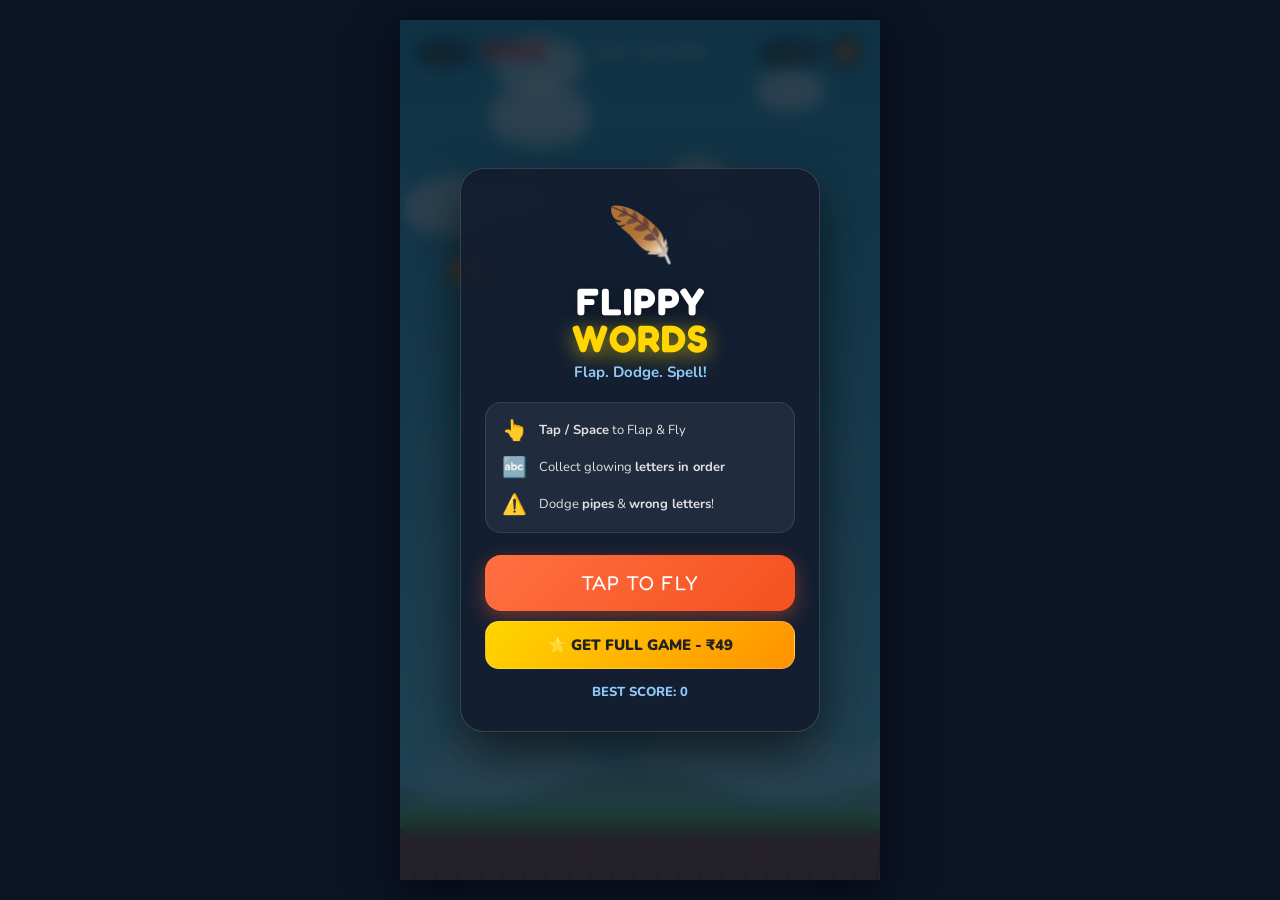
==== index.html @ 37bbd465 "feat: Initial commit of Flippy Words game with infinite levels & anti-crack security" ====
<!DOCTYPE html>
<html lang="en">
<head>
  <meta charset="UTF-8">
  <meta name="viewport" content="width=device-width, initial-scale=1.0, maximum-scale=1.0, user-scalable=no, viewport-fit=cover">
  <title>Flippy Word - Infinite Arcade Word Flight</title>
  <link rel="stylesheet" href="style.css">
  <link rel="preconnect" href="https://fonts.googleapis.com">
  <link rel="preconnect" href="https://fonts.gstatic.com" crossorigin>
  <link href="https://fonts.googleapis.com/css2?family=Fredoka+One&family=Nunito:wght@700;900&display=swap" rel="stylesheet">
</head>
<body>
  <div id="game-wrapper">
    <!-- Top HUD -->
    <header id="hud">
      <div class="hud-left">
        <div class="badge level-badge">
          <span class="badge-label">LVL</span>
          <span id="level-display">1</span>
        </div>
        <div class="lives-container" id="lives-display">
          <span class="heart active">❤️</span>
          <span class="heart active">❤️</span>
          <span class="heart active">❤️</span>
        </div>
        <div id="shield-indicator" class="badge shield-badge hidden">
          <span>🛡️</span>
        </div>
      </div>

      <!-- Target Word Display Area -->
      <div id="word-target-container">
        <div class="target-title">SPELL THIS WORD:</div>
        <div id="word-slots" class="word-slots">
          <!-- Filled dynamically e.g. [B] [I] [R] [D] -->
        </div>
      </div>

      <div class="hud-right">
        <div class="badge score-badge">
          <span class="badge-label">PTS</span>
          <span id="score-display">0</span>
        </div>
        <button id="btn-pause" class="icon-btn" aria-label="Pause">⏸️</button>
      </div>
    </header>

    <!-- Canvas viewport -->
    <canvas id="game-canvas"></canvas>

    <!-- Overlay: Start Screen -->
    <div id="screen-start" class="screen-overlay active">
      <div class="card-modal">
        <div class="logo-box">
          <div class="mascot-float">🪶</div>
          <h1 class="game-title">FLIPPY<br><span class="accent">WORDS</span></h1>
        </div>
        <p class="tagline">Flap. Dodge. Spell!</p>

        <div class="instructions-card">
          <div class="inst-item">
            <span class="inst-icon">👆</span>
            <span><b>Tap / Space</b> to Flap & Fly</span>
          </div>
          <div class="inst-item">
            <span class="inst-icon">🔤</span>
            <span>Collect glowing <b>letters in order</b></span>
          </div>
          <div class="inst-item">
            <span class="inst-icon">⚠️</span>
            <span>Dodge <b>pipes</b> & <b>wrong letters</b>!</span>
          </div>
        </div>

        <button id="btn-play" class="btn-primary pulse">TAP TO FLY</button>
        <button id="btn-open-buy" class="btn-secondary buy-btn" style="margin-top: 10px; background: linear-gradient(135deg, #ffd600, #ff9100); color: #212121; font-weight: 900;">⭐ GET FULL GAME - ₹49</button>
        <div class="high-score-label">BEST SCORE: <span id="start-high-score">0</span></div>
      </div>
    </div>

    <!-- Overlay: Level Complete Screen -->
    <div id="screen-level-complete" class="screen-overlay">
      <div class="card-modal celebrate">
        <div class="confetti-icon">🎉</div>
        <h2>LEVEL COMPLETED!</h2>
        <div class="completed-word-box">
          <span class="sub-label">Word Solved:</span>
          <div id="completed-word" class="highlight-word">BIRD</div>
        </div>
        <div class="level-rewards">
          <div class="reward-item">⭐ +<span id="reward-pts">500</span> Points</div>
          <div class="reward-item">🔥 Streak Bonus: +<span id="streak-pts">100</span></div>
        </div>
        <button id="btn-next-level" class="btn-primary">NEXT LEVEL ➔</button>
      </div>
    </div>

    <!-- Overlay: Game Over Screen -->
    <div id="screen-game-over" class="screen-overlay">
      <div class="card-modal">
        <div class="mascot-dizzy">💥</div>
        <h2 class="game-over-title">CRASHED!</h2>
        
        <div class="stats-grid">
          <div class="stat-box">
            <span class="stat-name">FINAL SCORE</span>
            <span id="final-score" class="stat-val">0</span>
          </div>
          <div class="stat-box">
            <span class="stat-name">HIGH SCORE</span>
            <span id="final-high-score" class="stat-val">0</span>
          </div>
          <div class="stat-box">
            <span class="stat-name">LEVEL REACHED</span>
            <span id="final-level" class="stat-val">1</span>
          </div>
          <div class="stat-box">
            <span class="stat-name">WORDS SPELLED</span>
            <span id="final-words-count" class="stat-val">0</span>
          </div>
        </div>

        <button id="btn-retry" class="btn-primary pulse">TRY AGAIN 🔁</button>
      </div>
    </div>

    <!-- Overlay: Pause Screen -->
    <div id="screen-pause" class="screen-overlay">
      <div class="card-modal">
        <h2>GAME PAUSED</h2>
        <div class="pause-options">
          <button id="btn-sound-toggle" class="btn-secondary">🔊 SOUND: ON</button>
          <button id="btn-resume" class="btn-primary">RESUME ▶</button>
          <button id="btn-restart" class="btn-secondary">RESTART 🔄</button>
        </div>
      </div>
    </div>

    <!-- Overlay: Buy Full Game Modal -->
    <div id="screen-buy" class="screen-overlay">
      <div class="card-modal">
        <div class="confetti-icon">💎</div>
        <h2>GET FULL GAME</h2>
        <p style="color: #90caf9; font-size: 13px; margin: 6px 0 16px 0;">Unlimited Infinite Levels & Zero Ads</p>
        
        <div style="background: rgba(255,255,255,0.06); padding: 14px; border-radius: 14px; margin-bottom: 16px;">
          <div style="font-size: 13px; color: #e0e0e0; margin-bottom: 8px;">Scan & Pay via any UPI App:</div>
          <img id="upi-qr" src="https://api.qrserver.com/v1/create-qr-code/?size=160x160&data=upi://pay?pa=toshitkumar@upi%26pn=Toshit%20Kumar%26am=49%26cu=INR" alt="UPI QR" style="border-radius: 10px; width: 140px; height: 140px; background: #fff; padding: 6px;">
          <div style="font-family: 'Fredoka One', cursive; font-size: 24px; color: #ffd600; margin-top: 6px;">₹49 Only</div>
        </div>

        <a id="btn-upi-direct" href="upi://pay?pa=toshitkumar@upi&pn=Toshit%20Kumar&am=49&cu=INR" class="btn-primary" style="display: block; text-decoration: none; margin-bottom: 10px;">⚡ PAY VIA UPI APP</a>
        <button id="btn-close-buy" class="btn-secondary">CLOSE ✕</button>
      </div>
    </div>
  </div>

  <script src="game.js"></script>
</body>
</html>
---- style.css ----
* {
  margin: 0;
  padding: 0;
  box-sizing: border-box;
  -webkit-touch-callout: none;
  -webkit-user-select: none;
  user-select: none;
}

:root {
  --primary-color: #ff5722;
  --primary-glow: rgba(255, 87, 34, 0.4);
  --accent-color: #ffd600;
  --bg-gradient: linear-gradient(180deg, #4facfe 0%, #00f2fe 100%);
  --slot-bg: rgba(255, 255, 255, 0.25);
  --slot-border: rgba(255, 255, 255, 0.6);
  --slot-filled-bg: #4caf50;
  --slot-current-bg: #ff9800;
  --card-bg: rgba(20, 30, 48, 0.95);
  --card-border: rgba(255, 255, 255, 0.15);
}

body {
  width: 100vw;
  height: 100vh;
  overflow: hidden;
  background-color: #0b1325;
  font-family: 'Nunito', sans-serif;
  display: flex;
  justify-content: center;
  align-items: center;
}

#game-wrapper {
  position: relative;
  width: 100%;
  max-width: 480px;
  height: 100%;
  max-height: 860px;
  background: var(--bg-gradient);
  overflow: hidden;
  box-shadow: 0 10px 40px rgba(0, 0, 0, 0.6);
  display: flex;
  flex-direction: column;
}

/* Canvas fills the play area */
#game-canvas {
  position: absolute;
  top: 0;
  left: 0;
  width: 100%;
  height: 100%;
  z-index: 1;
  display: block;
}

/* Heads Up Display */
#hud {
  position: absolute;
  top: 0;
  left: 0;
  width: 100%;
  padding: 14px 16px;
  z-index: 10;
  display: flex;
  justify-content: space-between;
  align-items: center;
  pointer-events: none;
}

.hud-left, .hud-right {
  display: flex;
  align-items: center;
  gap: 8px;
  pointer-events: auto;
}

.badge {
  background: rgba(0, 0, 0, 0.45);
  backdrop-filter: blur(8px);
  border: 1.5px solid rgba(255, 255, 255, 0.2);
  border-radius: 20px;
  padding: 4px 12px;
  color: #fff;
  font-family: 'Fredoka One', cursive;
  font-size: 14px;
  display: flex;
  align-items: center;
  gap: 5px;
}

.badge-label {
  color: var(--accent-color);
  font-size: 11px;
  letter-spacing: 0.5px;
}

.shield-badge {
  background: rgba(0, 188, 212, 0.5);
  border-color: #00e5ff;
  box-shadow: 0 0 10px rgba(0, 229, 255, 0.6);
  animation: shieldPulse 1.2s infinite alternate;
}

.shield-badge.hidden {
  display: none;
}

@keyframes shieldPulse {
  0% { transform: scale(0.95); box-shadow: 0 0 6px #00e5ff; }
  100% { transform: scale(1.08); box-shadow: 0 0 14px #00e5ff; }
}

.lives-container {
  display: flex;
  gap: 2px;
  font-size: 16px;
  filter: drop-shadow(0 2px 4px rgba(0, 0, 0, 0.4));
}

.heart {
  transition: transform 0.2s ease, opacity 0.2s ease;
}

.heart.lost {
  opacity: 0.25;
  filter: grayscale(1);
  transform: scale(0.8);
}

.icon-btn {
  background: rgba(0, 0, 0, 0.45);
  backdrop-filter: blur(8px);
  border: 1.5px solid rgba(255, 255, 255, 0.2);
  border-radius: 50%;
  width: 36px;
  height: 36px;
  display: flex;
  align-items: center;
  justify-content: center;
  cursor: pointer;
  font-size: 14px;
  color: #fff;
  transition: transform 0.1s ease, background 0.2s ease;
}

.icon-btn:active {
  transform: scale(0.9);
}

/* Word Target Area in HUD Center */
#word-target-container {
  display: flex;
  flex-direction: column;
  align-items: center;
  pointer-events: auto;
}

.target-title {
  font-size: 10px;
  font-weight: 900;
  color: #ffffff;
  letter-spacing: 1px;
  text-shadow: 0 1px 3px rgba(0, 0, 0, 0.6);
  margin-bottom: 3px;
}

.word-slots {
  display: flex;
  gap: 6px;
}

.slot {
  width: 34px;
  height: 38px;
  background: var(--slot-bg);
  backdrop-filter: blur(6px);
  border: 2px solid var(--slot-border);
  border-radius: 8px;
  display: flex;
  align-items: center;
  justify-content: center;
  font-family: 'Fredoka One', cursive;
  font-size: 20px;
  color: #ffffff;
  text-shadow: 0 2px 4px rgba(0, 0, 0, 0.4);
  box-shadow: 0 4px 10px rgba(0, 0, 0, 0.15);
  transition: all 0.25s cubic-bezier(0.175, 0.885, 0.32, 1.275);
}

.slot.filled {
  background: var(--slot-filled-bg);
  border-color: #81c784;
  transform: scale(1.05);
  box-shadow: 0 0 12px rgba(76, 175, 80, 0.8);
}

.slot.current-target {
  background: var(--slot-current-bg);
  border-color: #ffe082;
  animation: slotPulse 1s infinite alternate;
}

@keyframes slotPulse {
  0% { transform: scale(1); box-shadow: 0 0 4px #ff9800; }
  100% { transform: scale(1.1); box-shadow: 0 0 14px #ffd600; }
}

/* Overlay Screen Styles */
.screen-overlay {
  position: absolute;
  top: 0;
  left: 0;
  width: 100%;
  height: 100%;
  z-index: 50;
  background: rgba(10, 18, 32, 0.75);
  backdrop-filter: blur(8px);
  display: flex;
  justify-content: center;
  align-items: center;
  opacity: 0;
  pointer-events: none;
  transition: opacity 0.3s ease;
  padding: 20px;
}

.screen-overlay.active {
  opacity: 1;
  pointer-events: auto;
}

.card-modal {
  width: 100%;
  max-width: 360px;
  background: var(--card-bg);
  border: 1px solid var(--card-border);
  border-radius: 24px;
  padding: 30px 24px;
  text-align: center;
  color: #fff;
  box-shadow: 0 20px 50px rgba(0, 0, 0, 0.6);
  transform: translateY(20px);
  transition: transform 0.3s cubic-bezier(0.175, 0.885, 0.32, 1.275);
}

.screen-overlay.active .card-modal {
  transform: translateY(0);
}

.mascot-float, .mascot-dizzy, .confetti-icon {
  font-size: 54px;
  margin-bottom: 10px;
  display: inline-block;
}

.mascot-float {
  animation: floatAnim 2s infinite ease-in-out;
}

@keyframes floatAnim {
  0%, 100% { transform: translateY(0) rotate(0deg); }
  50% { transform: translateY(-10px) rotate(8deg); }
}

.game-title {
  font-family: 'Fredoka One', cursive;
  font-size: 38px;
  line-height: 0.95;
  letter-spacing: 1px;
  color: #fff;
  text-shadow: 0 4px 15px rgba(0, 0, 0, 0.4);
}

.game-title .accent {
  color: var(--accent-color);
  text-shadow: 0 4px 20px rgba(255, 214, 0, 0.6);
}

.tagline {
  color: #90caf9;
  font-size: 15px;
  font-weight: 700;
  margin-top: 6px;
  margin-bottom: 20px;
}

.instructions-card {
  background: rgba(255, 255, 255, 0.06);
  border: 1px solid rgba(255, 255, 255, 0.1);
  border-radius: 16px;
  padding: 14px 16px;
  margin-bottom: 22px;
  display: flex;
  flex-direction: column;
  gap: 10px;
  text-align: left;
}

.inst-item {
  display: flex;
  align-items: center;
  gap: 12px;
  font-size: 13px;
  color: #e0e0e0;
}

.inst-icon {
  font-size: 20px;
}

/* Primary Button */
.btn-primary {
  width: 100%;
  padding: 16px 20px;
  background: linear-gradient(135deg, #ff7043 0%, #f4511e 100%);
  border: none;
  border-radius: 16px;
  color: #fff;
  font-family: 'Fredoka One', cursive;
  font-size: 20px;
  letter-spacing: 1px;
  cursor: pointer;
  box-shadow: 0 6px 20px var(--primary-glow);
  transition: transform 0.15s ease, box-shadow 0.15s ease;
}

.btn-primary:active {
  transform: scale(0.96);
  box-shadow: 0 2px 10px var(--primary-glow);
}

.btn-primary.pulse {
  animation: btnPulse 1.8s infinite;
}

@keyframes btnPulse {
  0%, 100% { transform: scale(1); }
  50% { transform: scale(1.04); }
}

.btn-secondary {
  width: 100%;
  padding: 13px 18px;
  background: rgba(255, 255, 255, 0.1);
  border: 1px solid rgba(255, 255, 255, 0.2);
  border-radius: 14px;
  color: #fff;
  font-family: 'Nunito', sans-serif;
  font-weight: 800;
  font-size: 15px;
  cursor: pointer;
  transition: background 0.2s ease;
}

.btn-secondary:hover {
  background: rgba(255, 255, 255, 0.18);
}

.high-score-label {
  margin-top: 14px;
  font-size: 13px;
  color: #90caf9;
  font-weight: 800;
}

/* Level complete styling */
.highlight-word {
  font-family: 'Fredoka One', cursive;
  font-size: 34px;
  color: var(--accent-color);
  letter-spacing: 4px;
  margin: 8px 0;
  text-shadow: 0 0 20px rgba(255, 214, 0, 0.7);
}

.level-rewards {
  background: rgba(255, 255, 255, 0.05);
  border-radius: 12px;
  padding: 12px;
  margin-bottom: 20px;
  display: flex;
  justify-content: space-around;
  font-weight: 800;
  font-size: 14px;
}

/* Stats grid */
.stats-grid {
  display: grid;
  grid-template-columns: 1fr 1fr;
  gap: 12px;
  margin: 18px 0 22px 0;
}

.stat-box {
  background: rgba(255, 255, 255, 0.05);
  border-radius: 12px;
  padding: 10px 8px;
  border: 1px solid rgba(255, 255, 255, 0.08);
}

.stat-name {
  display: block;
  font-size: 10px;
  font-weight: 900;
  color: #90caf9;
  letter-spacing: 0.5px;
  margin-bottom: 4px;
}

.stat-val {
  font-family: 'Fredoka One', cursive;
  font-size: 22px;
  color: #ffffff;
}

.pause-options {
  display: flex;
  flex-direction: column;
  gap: 12px;
  margin-top: 20px;
}
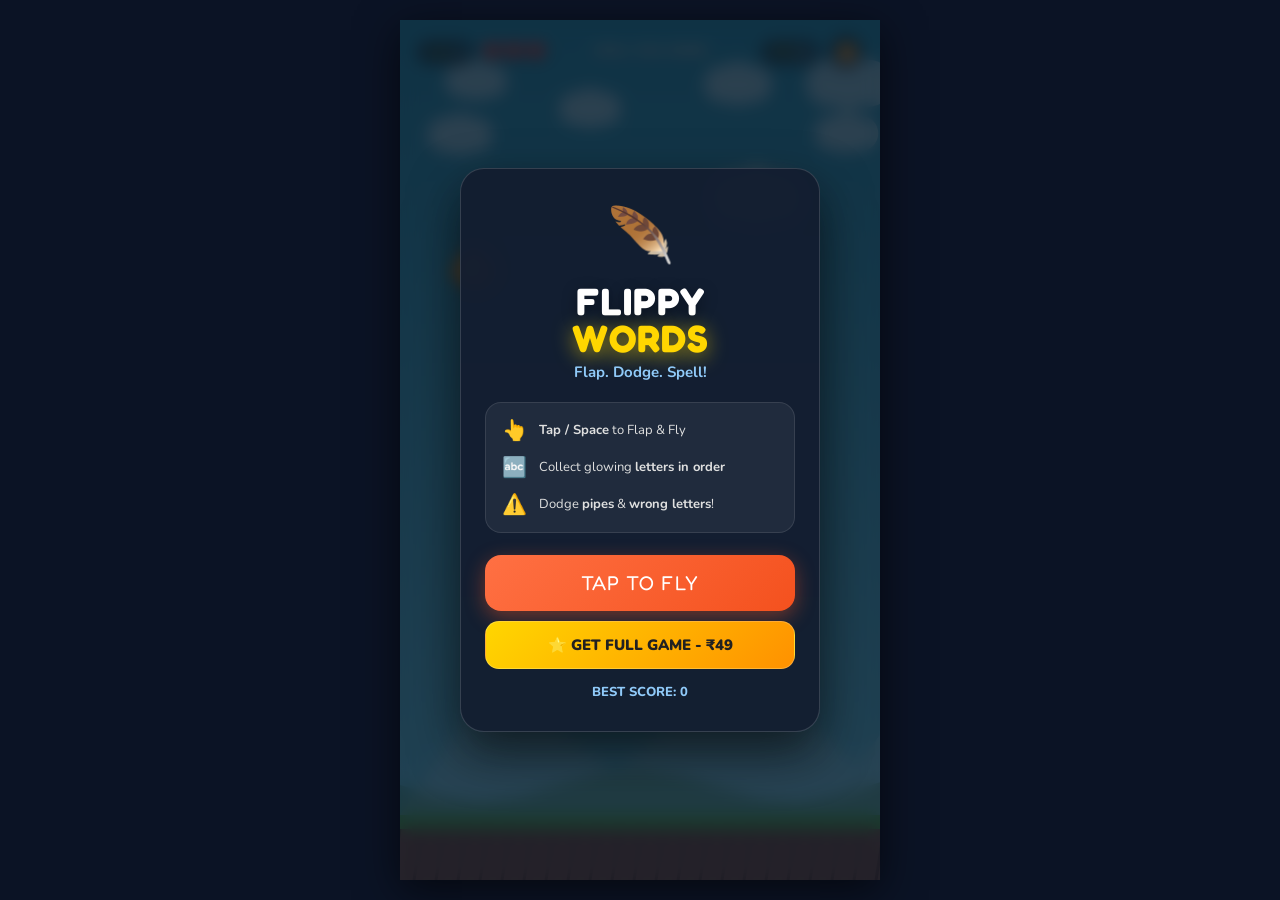
==== commit b8a17c99: "feat: Configure official UPI ID Kumartoshit82-3@oksbi and dynamic QR code" ====
--- a/index.html
+++ b/index.html
@@ -144,12 +144,13 @@
         <p style="color: #90caf9; font-size: 13px; margin: 6px 0 16px 0;">Unlimited Infinite Levels & Zero Ads</p>
         
         <div style="background: rgba(255,255,255,0.06); padding: 14px; border-radius: 14px; margin-bottom: 16px;">
-          <div style="font-size: 13px; color: #e0e0e0; margin-bottom: 8px;">Scan & Pay via any UPI App:</div>
-          <img id="upi-qr" src="https://api.qrserver.com/v1/create-qr-code/?size=160x160&data=upi://pay?pa=toshitkumar@upi%26pn=Toshit%20Kumar%26am=49%26cu=INR" alt="UPI QR" style="border-radius: 10px; width: 140px; height: 140px; background: #fff; padding: 6px;">
-          <div style="font-family: 'Fredoka One', cursive; font-size: 24px; color: #ffd600; margin-top: 6px;">₹49 Only</div>
+          <div style="font-size: 13px; color: #e0e0e0; margin-bottom: 8px;">Scan & Pay via GPay / PhonePe / Paytm:</div>
+          <img id="upi-qr" src="https://api.qrserver.com/v1/create-qr-code/?size=180x180&data=upi%3A%2F%2Fpay%3Fpa%3DKumartoshit82-3%40oksbi%26pn%3DToshit%2520Kumar%26am%3D49%26cu%3DINR" alt="UPI QR" style="border-radius: 10px; width: 145px; height: 145px; background: #fff; padding: 6px; box-shadow: 0 4px 15px rgba(0,0,0,0.4);">
+          <div style="font-family: 'Fredoka One', cursive; font-size: 24px; color: #ffd600; margin-top: 8px;">₹49 Only</div>
+          <div style="font-size: 11px; color: #90caf9; margin-top: 4px; word-break: break-all;">UPI: <b>Kumartoshit82-3@oksbi</b></div>
         </div>
 
-        <a id="btn-upi-direct" href="upi://pay?pa=toshitkumar@upi&pn=Toshit%20Kumar&am=49&cu=INR" class="btn-primary" style="display: block; text-decoration: none; margin-bottom: 10px;">⚡ PAY VIA UPI APP</a>
+        <a id="btn-upi-direct" href="upi://pay?pa=Kumartoshit82-3@oksbi&pn=Toshit%20Kumar&am=49&cu=INR" class="btn-primary" style="display: block; text-decoration: none; margin-bottom: 10px;">⚡ PAY VIA UPI APP</a>
         <button id="btn-close-buy" class="btn-secondary">CLOSE ✕</button>
       </div>
     </div>
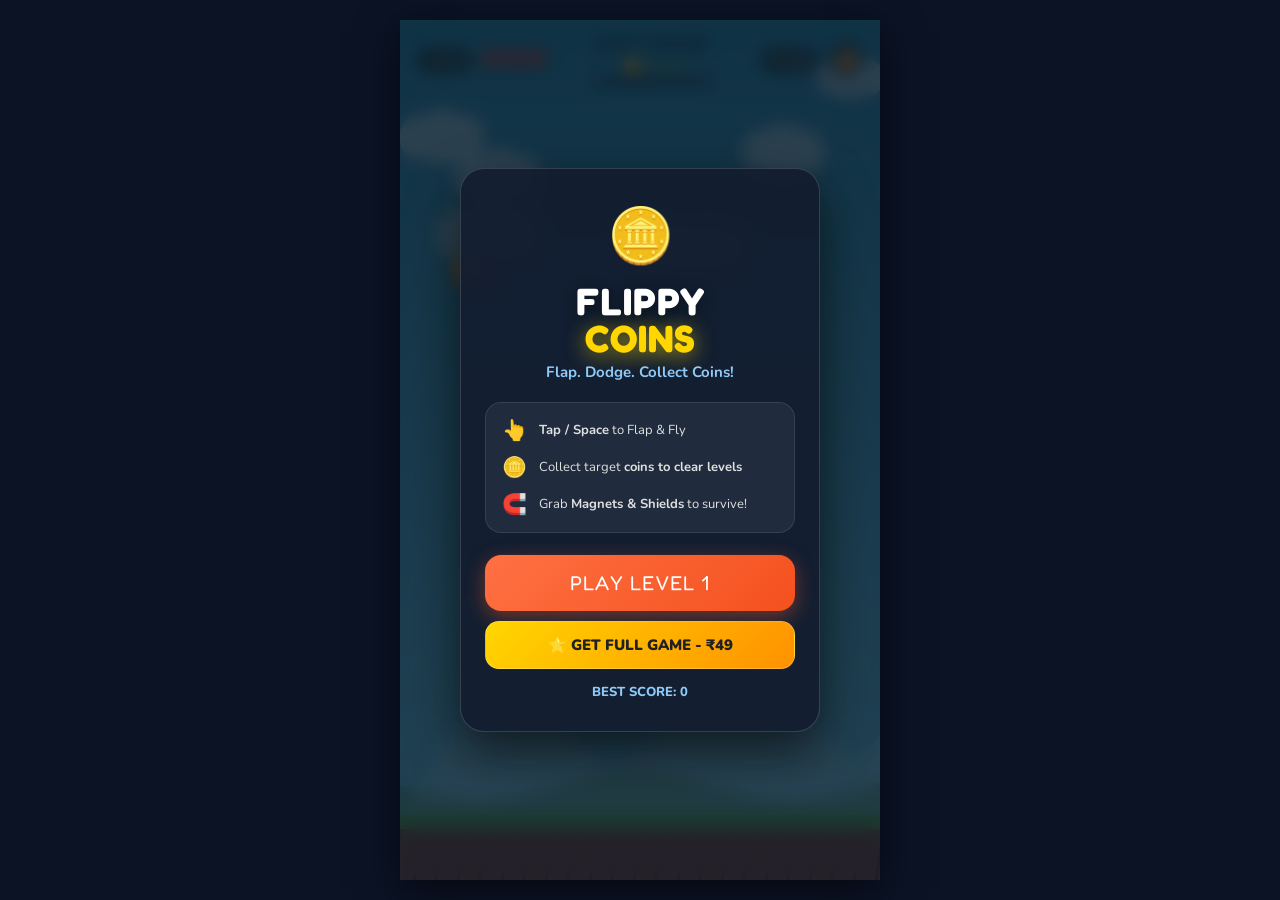
==== commit 190617f9: "feat: Transform into pure Level-Based Coin Collector with 3D coins, magnets, and gems" ====
--- a/index.html
+++ b/index.html
@@ -3,7 +3,7 @@
 <head>
   <meta charset="UTF-8">
   <meta name="viewport" content="width=device-width, initial-scale=1.0, maximum-scale=1.0, user-scalable=no, viewport-fit=cover">
-  <title>Flippy Word - Infinite Arcade Word Flight</title>
+  <title>Flippy Coins - Infinite Arcade Coin Quest</title>
   <link rel="stylesheet" href="style.css">
   <link rel="preconnect" href="https://fonts.googleapis.com">
   <link rel="preconnect" href="https://fonts.gstatic.com" crossorigin>
@@ -23,16 +23,22 @@
           <span class="heart active">❤️</span>
           <span class="heart active">❤️</span>
         </div>
-        <div id="shield-indicator" class="badge shield-badge hidden">
+        <div id="shield-indicator" class="badge shield-badge hidden" title="Shield Active">
           <span>🛡️</span>
+        </div>
+        <div id="magnet-indicator" class="badge magnet-badge hidden" title="Magnet Active">
+          <span>🧲</span>
         </div>
       </div>
 
-      <!-- Target Word Display Area -->
-      <div id="word-target-container">
-        <div class="target-title">SPELL THIS WORD:</div>
-        <div id="word-slots" class="word-slots">
-          <!-- Filled dynamically e.g. [B] [I] [R] [D] -->
+      <!-- Target Coin Collector Display Area -->
+      <div id="coin-target-container">
+        <div class="target-title">LEVEL TARGET:</div>
+        <div class="coin-progress-wrapper">
+          <div class="coin-counter">🪙 <span id="coin-current">0</span> / <span id="coin-goal">5</span></div>
+          <div class="coin-bar-bg">
+            <div id="coin-bar-fill" class="coin-bar-fill"></div>
+          </div>
         </div>
       </div>
 
@@ -52,10 +58,10 @@
     <div id="screen-start" class="screen-overlay active">
       <div class="card-modal">
         <div class="logo-box">
-          <div class="mascot-float">🪶</div>
-          <h1 class="game-title">FLIPPY<br><span class="accent">WORDS</span></h1>
+          <div class="mascot-float">🪙</div>
+          <h1 class="game-title">FLIPPY<br><span class="accent">COINS</span></h1>
         </div>
-        <p class="tagline">Flap. Dodge. Spell!</p>
+        <p class="tagline">Flap. Dodge. Collect Coins!</p>
 
         <div class="instructions-card">
           <div class="inst-item">
@@ -63,16 +69,16 @@
             <span><b>Tap / Space</b> to Flap & Fly</span>
           </div>
           <div class="inst-item">
-            <span class="inst-icon">🔤</span>
-            <span>Collect glowing <b>letters in order</b></span>
+            <span class="inst-icon">🪙</span>
+            <span>Collect target <b>coins to clear levels</b></span>
           </div>
           <div class="inst-item">
-            <span class="inst-icon">⚠️</span>
-            <span>Dodge <b>pipes</b> & <b>wrong letters</b>!</span>
+            <span class="inst-icon">🧲</span>
+            <span>Grab <b>Magnets & Shields</b> to survive!</span>
           </div>
         </div>
 
-        <button id="btn-play" class="btn-primary pulse">TAP TO FLY</button>
+        <button id="btn-play" class="btn-primary pulse">PLAY LEVEL 1</button>
         <button id="btn-open-buy" class="btn-secondary buy-btn" style="margin-top: 10px; background: linear-gradient(135deg, #ffd600, #ff9100); color: #212121; font-weight: 900;">⭐ GET FULL GAME - ₹49</button>
         <div class="high-score-label">BEST SCORE: <span id="start-high-score">0</span></div>
       </div>
@@ -81,15 +87,16 @@
     <!-- Overlay: Level Complete Screen -->
     <div id="screen-level-complete" class="screen-overlay">
       <div class="card-modal celebrate">
-        <div class="confetti-icon">🎉</div>
+        <div class="confetti-icon">🏆</div>
         <h2>LEVEL COMPLETED!</h2>
+        <div class="stars-rating" id="stars-display" style="font-size: 32px; margin: 8px 0; letter-spacing: 4px;">⭐⭐⭐</div>
         <div class="completed-word-box">
-          <span class="sub-label">Word Solved:</span>
-          <div id="completed-word" class="highlight-word">BIRD</div>
+          <span class="sub-label">Coins Collected:</span>
+          <div id="completed-coins" class="highlight-word">🪙 5 / 5</div>
         </div>
         <div class="level-rewards">
-          <div class="reward-item">⭐ +<span id="reward-pts">500</span> Points</div>
-          <div class="reward-item">🔥 Streak Bonus: +<span id="streak-pts">100</span></div>
+          <div class="reward-item">⭐ +<span id="reward-pts">500</span> Pts</div>
+          <div class="reward-item">💰 Bank: <span id="total-coins-bank">5</span></div>
         </div>
         <button id="btn-next-level" class="btn-primary">NEXT LEVEL ➔</button>
       </div>
@@ -115,8 +122,8 @@
             <span id="final-level" class="stat-val">1</span>
           </div>
           <div class="stat-box">
-            <span class="stat-name">WORDS SPELLED</span>
-            <span id="final-words-count" class="stat-val">0</span>
+            <span class="stat-name">COINS COLLECTED</span>
+            <span id="final-coins-count" class="stat-val">0</span>
           </div>
         </div>
 
--- a/style.css
+++ b/style.css
@@ -149,62 +149,64 @@
   transform: scale(0.9);
 }
 
-/* Word Target Area in HUD Center */
-#word-target-container {
+/* Coin Target Area in HUD Center */
+#coin-target-container {
   display: flex;
   flex-direction: column;
   align-items: center;
   pointer-events: auto;
-}
-
-.target-title {
-  font-size: 10px;
-  font-weight: 900;
-  color: #ffffff;
-  letter-spacing: 1px;
-  text-shadow: 0 1px 3px rgba(0, 0, 0, 0.6);
-  margin-bottom: 3px;
-}
-
-.word-slots {
-  display: flex;
-  gap: 6px;
-}
-
-.slot {
-  width: 34px;
-  height: 38px;
-  background: var(--slot-bg);
-  backdrop-filter: blur(6px);
-  border: 2px solid var(--slot-border);
-  border-radius: 8px;
-  display: flex;
-  align-items: center;
-  justify-content: center;
-  font-family: 'Fredoka One', cursive;
-  font-size: 20px;
-  color: #ffffff;
-  text-shadow: 0 2px 4px rgba(0, 0, 0, 0.4);
-  box-shadow: 0 4px 10px rgba(0, 0, 0, 0.15);
-  transition: all 0.25s cubic-bezier(0.175, 0.885, 0.32, 1.275);
-}
-
-.slot.filled {
-  background: var(--slot-filled-bg);
-  border-color: #81c784;
-  transform: scale(1.05);
-  box-shadow: 0 0 12px rgba(76, 175, 80, 0.8);
-}
-
-.slot.current-target {
-  background: var(--slot-current-bg);
-  border-color: #ffe082;
-  animation: slotPulse 1s infinite alternate;
-}
-
-@keyframes slotPulse {
-  0% { transform: scale(1); box-shadow: 0 0 4px #ff9800; }
-  100% { transform: scale(1.1); box-shadow: 0 0 14px #ffd600; }
+  min-width: 140px;
+}
+
+.coin-progress-wrapper {
+  display: flex;
+  flex-direction: column;
+  align-items: center;
+  gap: 3px;
+  width: 100%;
+}
+
+.coin-counter {
+  font-family: 'Fredoka One', cursive;
+  font-size: 15px;
+  color: #ffd600;
+  text-shadow: 0 2px 5px rgba(0,0,0,0.6);
+  letter-spacing: 0.5px;
+}
+
+.coin-bar-bg {
+  width: 120px;
+  height: 8px;
+  background: rgba(0, 0, 0, 0.45);
+  border-radius: 10px;
+  border: 1px solid rgba(255, 255, 255, 0.25);
+  overflow: hidden;
+  box-shadow: inset 0 1px 3px rgba(0,0,0,0.5);
+}
+
+.coin-bar-fill {
+  width: 0%;
+  height: 100%;
+  background: linear-gradient(90deg, #ffd600, #ff9100);
+  border-radius: 10px;
+  box-shadow: 0 0 8px rgba(255, 214, 0, 0.8);
+  transition: width 0.3s cubic-bezier(0.175, 0.885, 0.32, 1.275);
+}
+
+.magnet-badge {
+  background: rgba(233, 30, 99, 0.5);
+  border-color: #ff4081;
+  box-shadow: 0 0 10px rgba(255, 64, 129, 0.6);
+  animation: magnetPulse 1.2s infinite alternate;
+}
+
+.magnet-badge.hidden {
+  display: none;
+}
+
+@keyframes magnetPulse {
+  0% { transform: scale(0.95); }
+  100% { transform: scale(1.08); }
 }
 
 /* Overlay Screen Styles */
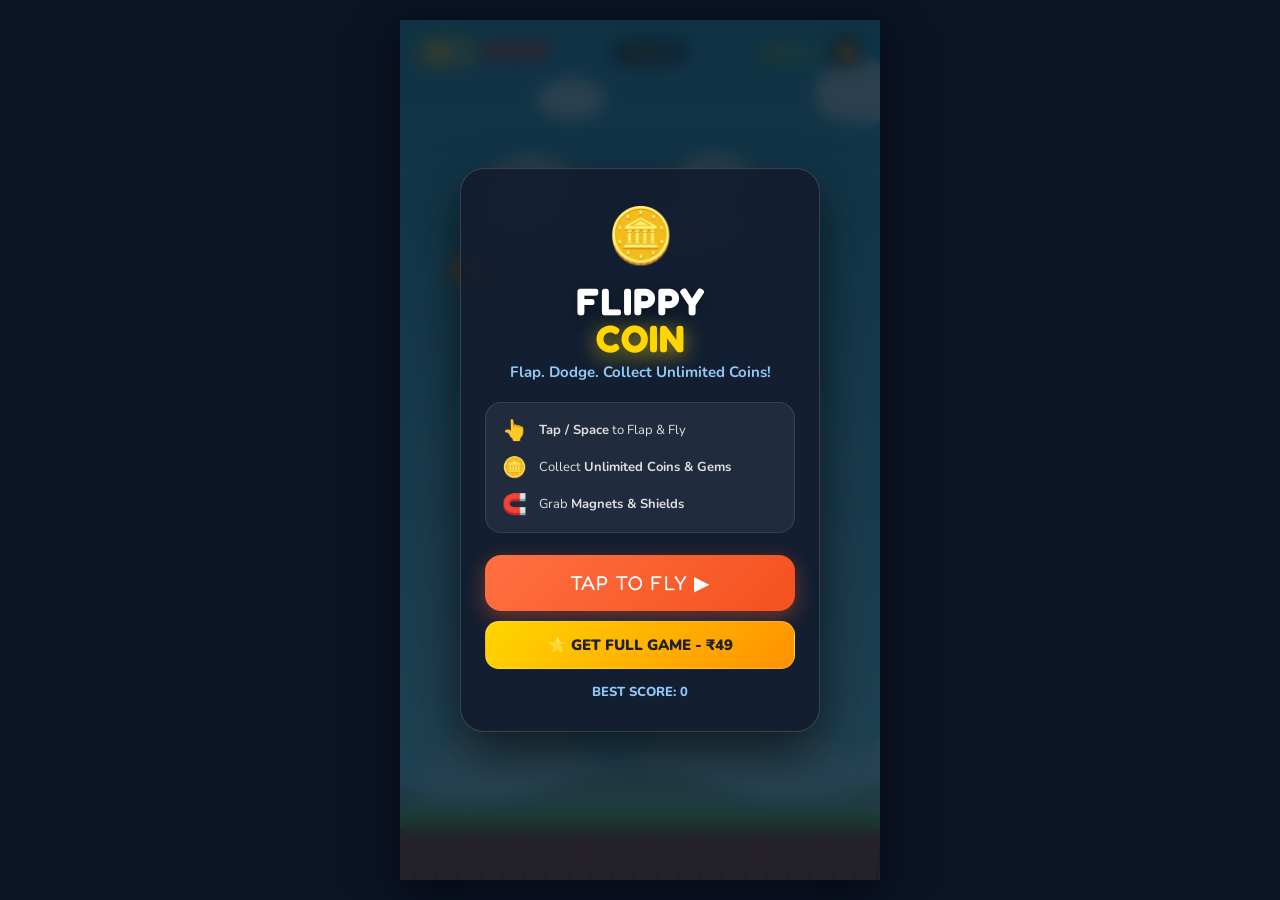
==== commit 34d581f0: "feat: Unlimited coin collector with 12-digit UPI UTR payment validation" ====
--- a/index.html
+++ b/index.html
@@ -14,9 +14,9 @@
     <!-- Top HUD -->
     <header id="hud">
       <div class="hud-left">
-        <div class="badge level-badge">
-          <span class="badge-label">LVL</span>
-          <span id="level-display">1</span>
+        <div class="badge coin-badge">
+          <span class="badge-icon">🪙</span>
+          <span id="coin-current">0</span>
         </div>
         <div class="lives-container" id="lives-display">
           <span class="heart active">❤️</span>
@@ -31,21 +31,17 @@
         </div>
       </div>
 
-      <!-- Target Coin Collector Display Area -->
-      <div id="coin-target-container">
-        <div class="target-title">LEVEL TARGET:</div>
-        <div class="coin-progress-wrapper">
-          <div class="coin-counter">🪙 <span id="coin-current">0</span> / <span id="coin-goal">5</span></div>
-          <div class="coin-bar-bg">
-            <div id="coin-bar-fill" class="coin-bar-fill"></div>
-          </div>
+      <div class="hud-center">
+        <div class="badge score-badge">
+          <span class="badge-label">SCORE</span>
+          <span id="score-display">0</span>
         </div>
       </div>
 
       <div class="hud-right">
-        <div class="badge score-badge">
-          <span class="badge-label">PTS</span>
-          <span id="score-display">0</span>
+        <div class="badge best-badge">
+          <span class="badge-label">BEST</span>
+          <span id="hud-high-score">0</span>
         </div>
         <button id="btn-pause" class="icon-btn" aria-label="Pause">⏸️</button>
       </div>
@@ -59,9 +55,9 @@
       <div class="card-modal">
         <div class="logo-box">
           <div class="mascot-float">🪙</div>
-          <h1 class="game-title">FLIPPY<br><span class="accent">COINS</span></h1>
+          <h1 class="game-title">FLIPPY<br><span class="accent">COIN</span></h1>
         </div>
-        <p class="tagline">Flap. Dodge. Collect Coins!</p>
+        <p class="tagline">Flap. Dodge. Collect Unlimited Coins!</p>
 
         <div class="instructions-card">
           <div class="inst-item">
@@ -70,35 +66,17 @@
           </div>
           <div class="inst-item">
             <span class="inst-icon">🪙</span>
-            <span>Collect target <b>coins to clear levels</b></span>
+            <span>Collect <b>Unlimited Coins & Gems</b></span>
           </div>
           <div class="inst-item">
             <span class="inst-icon">🧲</span>
-            <span>Grab <b>Magnets & Shields</b> to survive!</span>
+            <span>Grab <b>Magnets & Shields</b></span>
           </div>
         </div>
 
-        <button id="btn-play" class="btn-primary pulse">PLAY LEVEL 1</button>
+        <button id="btn-play" class="btn-primary pulse">TAP TO FLY ▶</button>
         <button id="btn-open-buy" class="btn-secondary buy-btn" style="margin-top: 10px; background: linear-gradient(135deg, #ffd600, #ff9100); color: #212121; font-weight: 900;">⭐ GET FULL GAME - ₹49</button>
         <div class="high-score-label">BEST SCORE: <span id="start-high-score">0</span></div>
-      </div>
-    </div>
-
-    <!-- Overlay: Level Complete Screen -->
-    <div id="screen-level-complete" class="screen-overlay">
-      <div class="card-modal celebrate">
-        <div class="confetti-icon">🏆</div>
-        <h2>LEVEL COMPLETED!</h2>
-        <div class="stars-rating" id="stars-display" style="font-size: 32px; margin: 8px 0; letter-spacing: 4px;">⭐⭐⭐</div>
-        <div class="completed-word-box">
-          <span class="sub-label">Coins Collected:</span>
-          <div id="completed-coins" class="highlight-word">🪙 5 / 5</div>
-        </div>
-        <div class="level-rewards">
-          <div class="reward-item">⭐ +<span id="reward-pts">500</span> Pts</div>
-          <div class="reward-item">💰 Bank: <span id="total-coins-bank">5</span></div>
-        </div>
-        <button id="btn-next-level" class="btn-primary">NEXT LEVEL ➔</button>
       </div>
     </div>
 
@@ -118,12 +96,12 @@
             <span id="final-high-score" class="stat-val">0</span>
           </div>
           <div class="stat-box">
-            <span class="stat-name">LEVEL REACHED</span>
-            <span id="final-level" class="stat-val">1</span>
+            <span class="stat-name">COINS IN RUN</span>
+            <span id="final-coins-count" class="stat-val">0</span>
           </div>
           <div class="stat-box">
-            <span class="stat-name">COINS COLLECTED</span>
-            <span id="final-coins-count" class="stat-val">0</span>
+            <span class="stat-name">TOTAL COINS</span>
+            <span id="final-total-coins" class="stat-val">0</span>
           </div>
         </div>
 
@@ -148,17 +126,28 @@
       <div class="card-modal">
         <div class="confetti-icon">💎</div>
         <h2>GET FULL GAME</h2>
-        <p style="color: #90caf9; font-size: 13px; margin: 6px 0 16px 0;">Unlimited Infinite Levels & Zero Ads</p>
+        <p style="color: #90caf9; font-size: 13px; margin: 4px 0 12px 0;">Unlimited Coins, VIP Golden Glow & Zero Ads</p>
         
-        <div style="background: rgba(255,255,255,0.06); padding: 14px; border-radius: 14px; margin-bottom: 16px;">
-          <div style="font-size: 13px; color: #e0e0e0; margin-bottom: 8px;">Scan & Pay via GPay / PhonePe / Paytm:</div>
-          <img id="upi-qr" src="https://api.qrserver.com/v1/create-qr-code/?size=180x180&data=upi%3A%2F%2Fpay%3Fpa%3DKumartoshit82-3%40oksbi%26pn%3DToshit%2520Kumar%26am%3D49%26cu%3DINR" alt="UPI QR" style="border-radius: 10px; width: 145px; height: 145px; background: #fff; padding: 6px; box-shadow: 0 4px 15px rgba(0,0,0,0.4);">
-          <div style="font-family: 'Fredoka One', cursive; font-size: 24px; color: #ffd600; margin-top: 8px;">₹49 Only</div>
-          <div style="font-size: 11px; color: #90caf9; margin-top: 4px; word-break: break-all;">UPI: <b>Kumartoshit82-3@oksbi</b></div>
+        <div style="background: rgba(255,255,255,0.06); padding: 12px; border-radius: 14px; margin-bottom: 12px;">
+          <div style="font-size: 12px; color: #e0e0e0; margin-bottom: 6px;">Scan & Pay via GPay / PhonePe / Paytm:</div>
+          <img id="upi-qr" src="https://api.qrserver.com/v1/create-qr-code/?size=180x180&data=upi%3A%2F%2Fpay%3Fpa%3DKumartoshit82-3%40oksbi%26pn%3DToshit%2520Kumar%26am%3D49%26cu%3DINR" alt="UPI QR" style="border-radius: 10px; width: 130px; height: 130px; background: #fff; padding: 6px; box-shadow: 0 4px 15px rgba(0,0,0,0.4);">
+          <div style="font-family: 'Fredoka One', cursive; font-size: 22px; color: #ffd600; margin-top: 6px;">₹49 Only</div>
+          <div style="font-size: 11px; color: #90caf9; margin-top: 2px; word-break: break-all;">UPI ID: <b>Kumartoshit82-3@oksbi</b></div>
         </div>
 
-        <a id="btn-upi-direct" href="upi://pay?pa=Kumartoshit82-3@oksbi&pn=Toshit%20Kumar&am=49&cu=INR" class="btn-primary" style="display: block; text-decoration: none; margin-bottom: 10px;">⚡ PAY VIA UPI APP</a>
-        <button id="btn-close-buy" class="btn-secondary">CLOSE ✕</button>
+        <a id="btn-upi-direct" href="upi://pay?pa=Kumartoshit82-3@oksbi&pn=Toshit%20Kumar&am=49&cu=INR" class="btn-primary" style="display: block; text-decoration: none; margin-bottom: 10px; padding: 12px 14px; font-size: 16px;">⚡ PAY VIA UPI APP</a>
+
+        <!-- Payment Verification Section -->
+        <div class="utr-verify-box" style="background: rgba(0,0,0,0.35); border: 1px solid rgba(255,255,255,0.15); border-radius: 12px; padding: 10px 12px; margin-bottom: 12px; text-align: left;">
+          <label for="input-utr" style="display: block; font-size: 11px; color: #e0e0e0; margin-bottom: 5px; font-weight: 700;">Enter 12-Digit UPI UTR / Ref No. after payment:</label>
+          <div style="display: flex; gap: 6px;">
+            <input type="text" id="input-utr" maxlength="12" placeholder="e.g. 429182374619" style="flex: 1; min-width: 0; padding: 9px 10px; border-radius: 8px; border: 1.5px solid rgba(255,255,255,0.25); background: rgba(0,0,0,0.6); color: #ffd600; font-family: 'Fredoka One', cursive; font-size: 13px; letter-spacing: 1px; outline: none; text-align: center;">
+            <button id="btn-verify-utr" class="btn-primary" style="width: auto; padding: 9px 14px; font-size: 13px; margin: 0; box-shadow: none; white-space: nowrap;">VERIFY</button>
+          </div>
+          <div id="utr-status-msg" style="font-size: 11px; margin-top: 6px; display: none; line-height: 1.4;"></div>
+        </div>
+
+        <button id="btn-close-buy" class="btn-secondary" style="padding: 10px 20px;">CLOSE ✕</button>
       </div>
     </div>
   </div>
--- a/style.css
+++ b/style.css
@@ -96,6 +96,34 @@
   letter-spacing: 0.5px;
 }
 
+.coin-badge {
+  background: rgba(255, 214, 0, 0.22);
+  border-color: #ffd600;
+  box-shadow: 0 0 10px rgba(255, 214, 0, 0.35);
+  font-size: 15px;
+  color: #fff9c4;
+}
+
+.coin-badge .badge-icon {
+  font-size: 16px;
+  display: inline-block;
+  animation: coinIconBounce 2s infinite ease-in-out;
+}
+
+@keyframes coinIconBounce {
+  0%, 100% { transform: scale(1); }
+  50% { transform: scale(1.18); }
+}
+
+.hud-center {
+  pointer-events: auto;
+}
+
+.best-badge {
+  background: rgba(76, 175, 80, 0.25);
+  border-color: #4caf50;
+}
+
 .shield-badge {
   background: rgba(0, 188, 212, 0.5);
   border-color: #00e5ff;
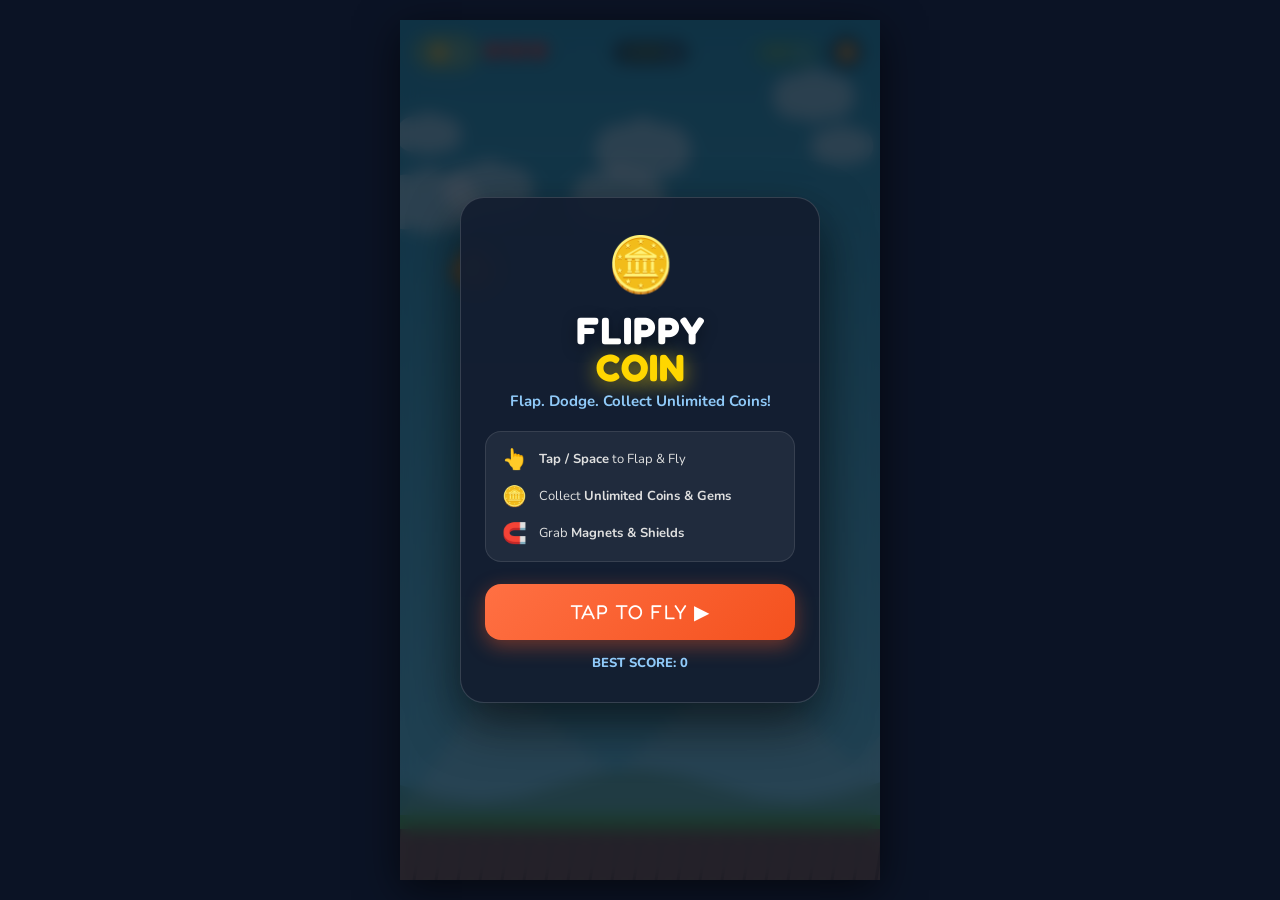
==== commit 2229de52: "refactor: Remove internal payment modal to prepare for Store Paid App release" ====
--- a/index.html
+++ b/index.html
@@ -75,7 +75,6 @@
         </div>
 
         <button id="btn-play" class="btn-primary pulse">TAP TO FLY ▶</button>
-        <button id="btn-open-buy" class="btn-secondary buy-btn" style="margin-top: 10px; background: linear-gradient(135deg, #ffd600, #ff9100); color: #212121; font-weight: 900;">⭐ GET FULL GAME - ₹49</button>
         <div class="high-score-label">BEST SCORE: <span id="start-high-score">0</span></div>
       </div>
     </div>
@@ -121,35 +120,6 @@
       </div>
     </div>
 
-    <!-- Overlay: Buy Full Game Modal -->
-    <div id="screen-buy" class="screen-overlay">
-      <div class="card-modal">
-        <div class="confetti-icon">💎</div>
-        <h2>GET FULL GAME</h2>
-        <p style="color: #90caf9; font-size: 13px; margin: 4px 0 12px 0;">Unlimited Coins, VIP Golden Glow & Zero Ads</p>
-        
-        <div style="background: rgba(255,255,255,0.06); padding: 12px; border-radius: 14px; margin-bottom: 12px;">
-          <div style="font-size: 12px; color: #e0e0e0; margin-bottom: 6px;">Scan & Pay via GPay / PhonePe / Paytm:</div>
-          <img id="upi-qr" src="https://api.qrserver.com/v1/create-qr-code/?size=180x180&data=upi%3A%2F%2Fpay%3Fpa%3DKumartoshit82-3%40oksbi%26pn%3DToshit%2520Kumar%26am%3D49%26cu%3DINR" alt="UPI QR" style="border-radius: 10px; width: 130px; height: 130px; background: #fff; padding: 6px; box-shadow: 0 4px 15px rgba(0,0,0,0.4);">
-          <div style="font-family: 'Fredoka One', cursive; font-size: 22px; color: #ffd600; margin-top: 6px;">₹49 Only</div>
-          <div style="font-size: 11px; color: #90caf9; margin-top: 2px; word-break: break-all;">UPI ID: <b>Kumartoshit82-3@oksbi</b></div>
-        </div>
-
-        <a id="btn-upi-direct" href="upi://pay?pa=Kumartoshit82-3@oksbi&pn=Toshit%20Kumar&am=49&cu=INR" class="btn-primary" style="display: block; text-decoration: none; margin-bottom: 10px; padding: 12px 14px; font-size: 16px;">⚡ PAY VIA UPI APP</a>
-
-        <!-- Payment Verification Section -->
-        <div class="utr-verify-box" style="background: rgba(0,0,0,0.35); border: 1px solid rgba(255,255,255,0.15); border-radius: 12px; padding: 10px 12px; margin-bottom: 12px; text-align: left;">
-          <label for="input-utr" style="display: block; font-size: 11px; color: #e0e0e0; margin-bottom: 5px; font-weight: 700;">Enter 12-Digit UPI UTR / Ref No. after payment:</label>
-          <div style="display: flex; gap: 6px;">
-            <input type="text" id="input-utr" maxlength="12" placeholder="e.g. 429182374619" style="flex: 1; min-width: 0; padding: 9px 10px; border-radius: 8px; border: 1.5px solid rgba(255,255,255,0.25); background: rgba(0,0,0,0.6); color: #ffd600; font-family: 'Fredoka One', cursive; font-size: 13px; letter-spacing: 1px; outline: none; text-align: center;">
-            <button id="btn-verify-utr" class="btn-primary" style="width: auto; padding: 9px 14px; font-size: 13px; margin: 0; box-shadow: none; white-space: nowrap;">VERIFY</button>
-          </div>
-          <div id="utr-status-msg" style="font-size: 11px; margin-top: 6px; display: none; line-height: 1.4;"></div>
-        </div>
-
-        <button id="btn-close-buy" class="btn-secondary" style="padding: 10px 20px;">CLOSE ✕</button>
-      </div>
-    </div>
   </div>
 
   <script src="game.js"></script>
